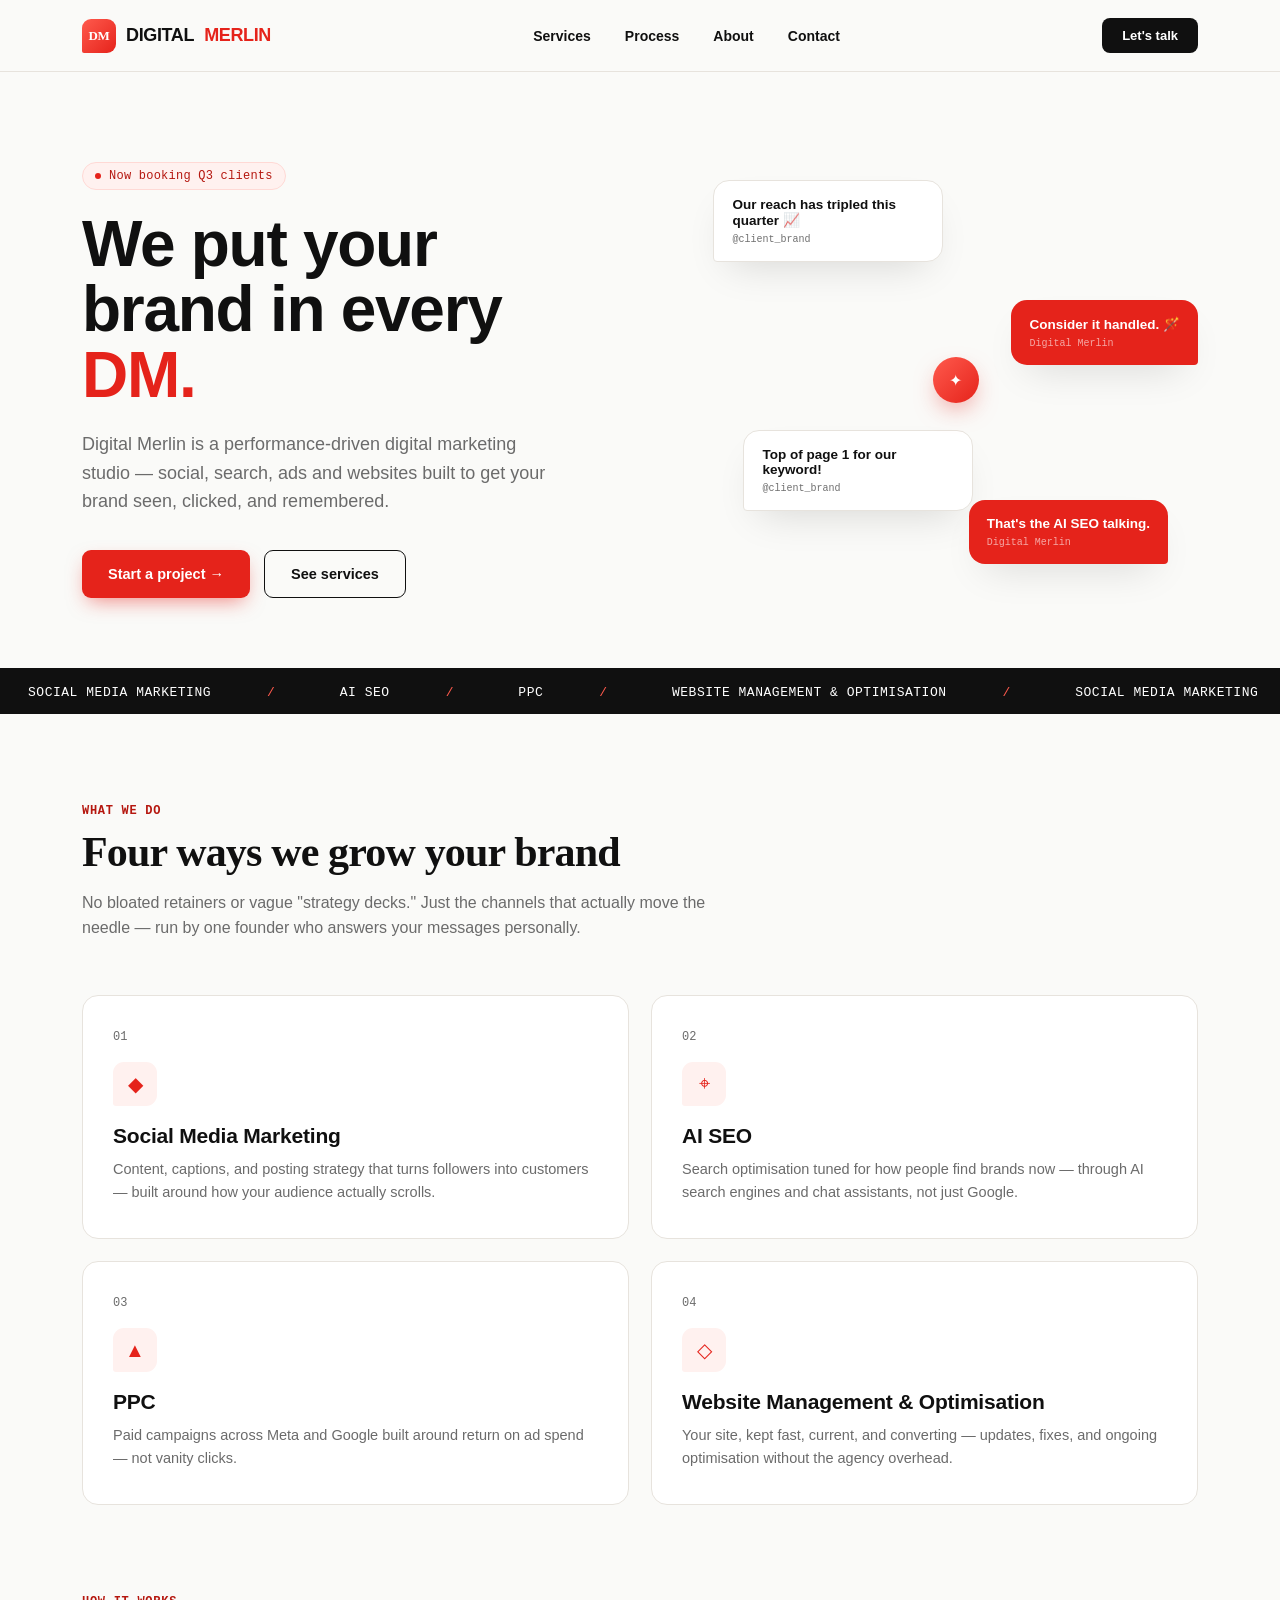
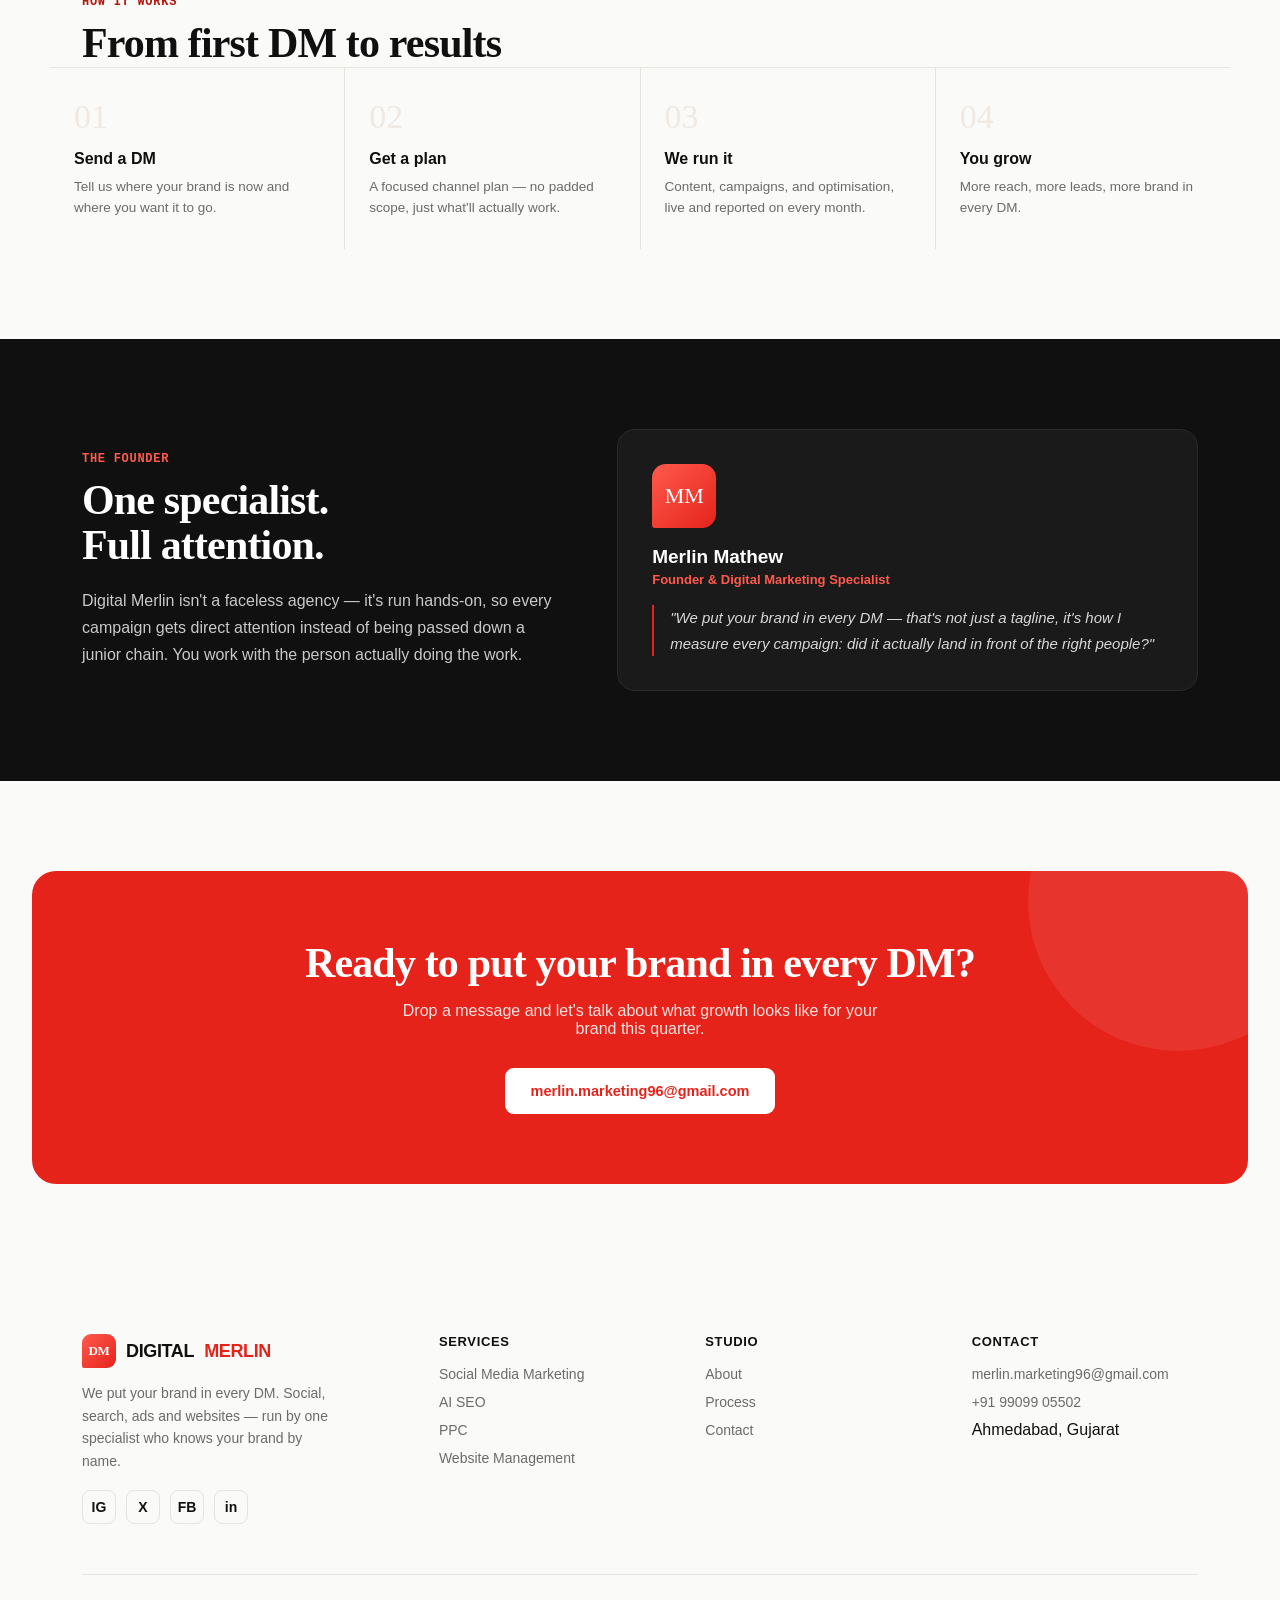
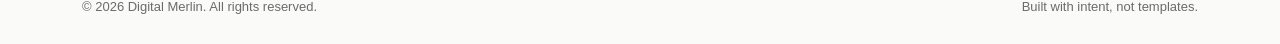
==== index.html @ b9c72f72 "Add files via upload" ====
<!DOCTYPE html>
<html lang="en">
<head>
<meta charset="UTF-8">
<meta name="viewport" content="width=device-width, initial-scale=1.0">
<title>Digital Merlin — We put your brand in every DM</title>
<style>
  :root{
    --red:#E5231B;
    --red-dark:#B5170F;
    --red-light:#FF5A4D;
    --ink:#101010;
    --paper:#FAFAF8;
    --grey:#6B6B6B;
    --line:#E7E3DD;
    --mono: 'JetBrains Mono', monospace;
  }
  @import url('https://fonts.googleapis.com/css2?family=Archivo+Black&family=Inter:wght@400;500;600;700;800&family=JetBrains+Mono:wght@500&display=swap');

  *{margin:0;padding:0;box-sizing:border-box;}
  html{scroll-behavior:smooth;}
  body{
    font-family:'Inter',sans-serif;
    background:var(--paper);
    color:var(--ink);
    overflow-x:hidden;
  }
  a{color:inherit;text-decoration:none;}
  img{max-width:100%;display:block;}

  .wrap{max-width:1180px;margin:0 auto;padding:0 32px;}

  /* ---------- NAV ---------- */
  header{
    position:sticky;top:0;z-index:50;
    background:rgba(250,250,248,0.92);
    backdrop-filter:blur(10px);
    border-bottom:1px solid var(--line);
  }
  nav{
    display:flex;align-items:center;justify-content:space-between;
    padding:18px 32px;max-width:1180px;margin:0 auto;
  }
  .logo{display:flex;align-items:center;gap:10px;font-weight:800;font-size:18px;letter-spacing:-0.02em;}
  .logo .bubble{
    width:34px;height:34px;border-radius:9px 9px 9px 2px;
    background:linear-gradient(135deg,var(--red-light),var(--red));
    display:flex;align-items:center;justify-content:center;
    color:#fff;font-family:'Archivo Black';font-size:13px;
    position:relative;flex-shrink:0;
    transform:rotate(0deg);
  }
  .navlinks{display:flex;gap:34px;font-size:14px;font-weight:600;}
  .navlinks a{position:relative;padding:4px 0;}
  .navlinks a::after{
    content:'';position:absolute;left:0;bottom:-2px;width:0;height:2px;background:var(--red);
    transition:width .25s ease;
  }
  .navlinks a:hover::after{width:100%;}
  .nav-cta{
    background:var(--ink);color:#fff;padding:10px 20px;border-radius:8px;
    font-size:13px;font-weight:700;
  }
  .nav-cta:hover{background:var(--red);}
  .mobile-toggle{display:none;}

  /* ---------- HERO ---------- */
  .hero{
    padding:90px 0 70px;position:relative;
  }
  .hero .wrap{display:grid;grid-template-columns:1.2fr 1fr;gap:50px;align-items:center;}
  .eyebrow{
    display:inline-flex;align-items:center;gap:8px;
    font-family:var(--mono);font-size:12px;font-weight:500;
    color:var(--red-dark);background:#FFF1EF;border:1px solid #FFD9D5;
    padding:6px 12px;border-radius:20px;margin-bottom:22px;
    letter-spacing:0.02em;
  }
  .eyebrow .dot{width:6px;height:6px;border-radius:50%;background:var(--red);animation:pulse 1.6s infinite;}
  @keyframes pulse{0%,100%{opacity:1;}50%{opacity:0.3;}}

  h1{
    font-family:'Archivo Black',sans-serif;
    font-size:clamp(38px,5.4vw,64px);
    line-height:1.02;letter-spacing:-0.02em;
    margin-bottom:22px;
  }
  h1 .accent{color:var(--red);}
  .hero p.lead{
    font-size:18px;line-height:1.6;color:var(--grey);max-width:480px;margin-bottom:34px;
  }
  .btn-row{display:flex;gap:14px;flex-wrap:wrap;}
  .btn{
    display:inline-flex;align-items:center;gap:8px;
    padding:15px 26px;border-radius:9px;font-weight:700;font-size:14.5px;
    transition:transform .2s ease, box-shadow .2s ease;
  }
  .btn-primary{background:var(--red);color:#fff;box-shadow:0 8px 20px -6px rgba(229,35,27,0.55);}
  .btn-primary:hover{transform:translateY(-2px);box-shadow:0 12px 26px -6px rgba(229,35,27,0.6);}
  .btn-ghost{border:1.5px solid var(--ink);color:var(--ink);}
  .btn-ghost:hover{background:var(--ink);color:#fff;}

  /* hero visual: chat bubbles */
  .hero-visual{position:relative;height:420px;}
  .chat-card{
    position:absolute;background:#fff;border:1px solid var(--line);
    border-radius:16px;padding:16px 18px;box-shadow:0 18px 40px -16px rgba(0,0,0,0.15);
    font-size:13.5px;font-weight:600;max-width:230px;
  }
  .chat-card.incoming{border-bottom-left-radius:4px;}
  .chat-card.outgoing{border-bottom-right-radius:4px;background:var(--red);color:#fff;border:none;}
  .c1{top:10px;left:0;animation:float1 5s ease-in-out infinite;}
  .c2{top:130px;right:0;animation:float2 6s ease-in-out infinite;}
  .c3{top:260px;left:30px;animation:float1 5.5s ease-in-out infinite reverse;}
  .c4{top:330px;right:30px;animation:float2 4.5s ease-in-out infinite;}
  @keyframes float1{0%,100%{transform:translateY(0);}50%{transform:translateY(-10px);}}
  @keyframes float2{0%,100%{transform:translateY(0);}50%{transform:translateY(10px);}}
  .chat-card .meta{font-family:var(--mono);font-size:10px;opacity:0.6;margin-top:6px;font-weight:500;}
  .sparkle{
    position:absolute;width:46px;height:46px;border-radius:50%;
    background:linear-gradient(135deg,var(--red-light),var(--red));
    display:flex;align-items:center;justify-content:center;color:#fff;
    box-shadow:0 10px 26px -8px rgba(229,35,27,0.6);
    top:50%;left:50%;transform:translate(-50%,-50%);
    animation:spin 8s linear infinite;
  }
  @keyframes spin{from{transform:translate(-50%,-50%) rotate(0deg);}to{transform:translate(-50%,-50%) rotate(360deg);}}

  /* ---------- MARQUEE ---------- */
  .marquee-strip{
    background:var(--ink);color:#fff;padding:14px 0;overflow:hidden;white-space:nowrap;
  }
  .marquee-strip .track{display:inline-block;animation:scroll 26s linear infinite;font-family:var(--mono);font-size:13px;letter-spacing:0.04em;}
  .marquee-strip span{margin:0 28px;color:#fff;}
  .marquee-strip span.r{color:var(--red-light);}
  @keyframes scroll{from{transform:translateX(0);}to{transform:translateX(-50%);}}

  /* ---------- SECTION SHARED ---------- */
  section{padding:90px 0;}
  .section-head{max-width:640px;margin-bottom:54px;}
  .tag{
    font-family:var(--mono);font-size:12px;color:var(--red-dark);font-weight:600;
    letter-spacing:0.06em;text-transform:uppercase;margin-bottom:12px;display:block;
  }
  h2{
    font-family:'Archivo Black';font-size:clamp(28px,3.6vw,42px);letter-spacing:-0.02em;line-height:1.08;
  }
  .section-head p{color:var(--grey);font-size:16px;margin-top:14px;line-height:1.6;}

  /* ---------- SERVICES ---------- */
  .services-grid{display:grid;grid-template-columns:repeat(2,1fr);gap:22px;}
  .service-card{
    display:block;
    border:1px solid var(--line);border-radius:16px;padding:34px 30px;background:#fff;
    transition:border-color .25s ease, transform .25s ease;position:relative;overflow:hidden;
  }
  .service-card:hover{transform:translateY(-4px);border-color:var(--red);}
  .service-card .num{
    font-family:var(--mono);font-size:12px;color:var(--grey);margin-bottom:18px;display:block;
  }
  .service-card h3{font-size:21px;font-weight:800;margin-bottom:10px;letter-spacing:-0.01em;}
  .service-card p{color:var(--grey);font-size:14.5px;line-height:1.6;}
  .service-card .icon{
    width:44px;height:44px;border-radius:11px 11px 11px 3px;background:#FFF1EF;
    display:flex;align-items:center;justify-content:center;margin-bottom:18px;
    color:var(--red);font-size:20px;
  }

  /* ---------- ABOUT / FOUNDER ---------- */
  .about{background:var(--ink);color:#fff;}
  .about .wrap{display:grid;grid-template-columns:0.9fr 1.1fr;gap:60px;align-items:center;}
  .about .tag{color:var(--red-light);}
  .about h2{color:#fff;}
  .about p{color:#C9C9C9;font-size:16px;line-height:1.7;margin-top:18px;}
  .founder-card{
    background:#1A1A1A;border:1px solid #2A2A2A;border-radius:18px;padding:34px;
  }
  .founder-card .av{
    width:64px;height:64px;border-radius:14px 14px 14px 3px;
    background:linear-gradient(135deg,var(--red-light),var(--red));
    display:flex;align-items:center;justify-content:center;font-family:'Archivo Black';
    font-size:22px;color:#fff;margin-bottom:18px;
  }
  .founder-card h4{font-size:19px;margin-bottom:4px;}
  .founder-card .role{color:var(--red-light);font-size:13px;font-weight:600;margin-bottom:18px;display:block;}
  .founder-card .quote{font-size:15px;color:#D8D8D8;line-height:1.7;font-style:italic;border-left:2px solid var(--red);padding-left:16px;}

  /* ---------- PROCESS ---------- */
  .process-row{display:flex;border-top:1px solid var(--line);}
  .process-step{
    flex:1;padding:30px 24px;border-right:1px solid var(--line);position:relative;
  }
  .process-step:last-child{border-right:none;}
  .process-step .step-num{
    font-family:'Archivo Black';font-size:34px;color:#EFE9E2;display:block;margin-bottom:14px;
  }
  .process-step h4{font-size:16px;font-weight:800;margin-bottom:8px;}
  .process-step p{font-size:13.5px;color:var(--grey);line-height:1.6;}

  /* ---------- CTA BAND ---------- */
  .cta-band{
    background:var(--red);color:#fff;text-align:center;border-radius:24px;margin:0 32px;
    padding:70px 30px;position:relative;overflow:hidden;
  }
  .cta-band h2{color:#fff;}
  .cta-band p{color:#FFE2DF;margin:16px auto 30px;max-width:480px;font-size:16px;}
  .cta-band .btn-primary{background:#fff;color:var(--red);box-shadow:none;}
  .cta-band .btn-primary:hover{background:var(--ink);color:#fff;}
  .cta-band .blob{
    position:absolute;width:300px;height:300px;border-radius:50%;
    background:rgba(255,255,255,0.08);top:-120px;right:-80px;
  }

  /* ---------- FOOTER ---------- */
  footer{padding:60px 0 30px;}
  .footer-top{display:grid;grid-template-columns:1.4fr 1fr 1fr 1fr;gap:40px;margin-bottom:50px;}
  .foot-brand .logo{margin-bottom:14px;}
  .foot-brand p{color:var(--grey);font-size:14px;max-width:260px;line-height:1.6;}
  footer h5{font-size:13px;font-weight:800;text-transform:uppercase;letter-spacing:0.05em;margin-bottom:16px;}
  footer ul{list-style:none;display:flex;flex-direction:column;gap:10px;}
  footer ul a{font-size:14px;color:var(--grey);}
  footer ul a:hover{color:var(--red);}
  .social-row{display:flex;gap:10px;margin-top:18px;}
  .social-row a{
    width:34px;height:34px;border:1.5px solid var(--line);border-radius:8px;
    display:flex;align-items:center;justify-content:center;font-size:14px;font-weight:700;
  }
  .social-row a:hover{background:var(--red);color:#fff;border-color:var(--red);}
  .footer-bottom{
    border-top:1px solid var(--line);padding-top:24px;display:flex;justify-content:space-between;
    font-size:13px;color:var(--grey);flex-wrap:wrap;gap:10px;
  }

  /* ---------- RESPONSIVE ---------- */
  @media (max-width:860px){
    .navlinks{display:none;}
    .hero .wrap{grid-template-columns:1fr;}
    .hero-visual{height:300px;margin-top:20px;}
    .services-grid{grid-template-columns:1fr;}
    .about .wrap{grid-template-columns:1fr;}
    .process-row{flex-direction:column;}
    .process-step{border-right:none;border-bottom:1px solid var(--line);}
    .footer-top{grid-template-columns:1fr 1fr;}
    .cta-band{margin:0 16px;}
    .wrap{padding:0 20px;}
  }
  :focus-visible{outline:2px solid var(--red);outline-offset:2px;}
  @media (prefers-reduced-motion: reduce){
    *{animation:none !important;transition:none !important;}
  }
</style>
</head>
<body>

<header>
  <nav>
    <div class="logo">
      <div class="bubble">DM</div>
      DIGITAL <span style="color:var(--red)">MERLIN</span>
    </div>
    <div class="navlinks">
      <a href="#services">Services</a>
      <a href="#process">Process</a>
      <a href="#about">About</a>
      <a href="#contact">Contact</a>
    </div>
    <a href="#contact" class="nav-cta">Let's talk</a>
  </nav>
</header>

<section class="hero">
  <div class="wrap">
    <div>
      <div class="eyebrow"><span class="dot"></span> Now booking Q3 clients</div>
      <h1>We put your<br>brand in every<br><span class="accent">DM.</span></h1>
      <p class="lead">Digital Merlin is a performance-driven digital marketing studio — social, search, ads and websites built to get your brand seen, clicked, and remembered.</p>
      <div class="btn-row">
        <a href="#contact" class="btn btn-primary">Start a project →</a>
        <a href="#services" class="btn btn-ghost">See services</a>
      </div>
    </div>
    <div class="hero-visual">
      <div class="chat-card incoming c1">Our reach has tripled this quarter 📈<div class="meta">@client_brand</div></div>
      <div class="chat-card outgoing c2">Consider it handled. 🪄<div class="meta">Digital Merlin</div></div>
      <div class="chat-card incoming c3">Top of page 1 for our keyword!<div class="meta">@client_brand</div></div>
      <div class="chat-card outgoing c4">That's the AI SEO talking.<div class="meta">Digital Merlin</div></div>
      <div class="sparkle">✦</div>
    </div>
  </div>
</section>

<div class="marquee-strip">
  <div class="track">
    <span>SOCIAL MEDIA MARKETING</span><span class="r">/</span>
    <span>AI SEO</span><span class="r">/</span>
    <span>PPC</span><span class="r">/</span>
    <span>WEBSITE MANAGEMENT &amp; OPTIMISATION</span><span class="r">/</span>
    <span>SOCIAL MEDIA MARKETING</span><span class="r">/</span>
    <span>AI SEO</span><span class="r">/</span>
    <span>PPC</span><span class="r">/</span>
    <span>WEBSITE MANAGEMENT &amp; OPTIMISATION</span><span class="r">/</span>
  </div>
</div>

<section id="services">
  <div class="wrap">
    <div class="section-head">
      <span class="tag">What we do</span>
      <h2>Four ways we grow your brand</h2>
      <p>No bloated retainers or vague "strategy decks." Just the channels that actually move the needle — run by one founder who answers your messages personally.</p>
    </div>
    <div class="services-grid">
      <a class="service-card" href="services/social-media-marketing.html">
        <span class="num">01</span>
        <div class="icon">◆</div>
        <h3>Social Media Marketing</h3>
        <p>Content, captions, and posting strategy that turns followers into customers — built around how your audience actually scrolls.</p>
      </a>
      <a class="service-card" href="services/ai-seo.html">
        <span class="num">02</span>
        <div class="icon">⌖</div>
        <h3>AI SEO</h3>
        <p>Search optimisation tuned for how people find brands now — through AI search engines and chat assistants, not just Google.</p>
      </a>
      <a class="service-card" href="services/ppc.html">
        <span class="num">03</span>
        <div class="icon">▲</div>
        <h3>PPC</h3>
        <p>Paid campaigns across Meta and Google built around return on ad spend — not vanity clicks.</p>
      </a>
      <a class="service-card" href="services/website-management.html">
        <span class="num">04</span>
        <div class="icon">◇</div>
        <h3>Website Management &amp; Optimisation</h3>
        <p>Your site, kept fast, current, and converting — updates, fixes, and ongoing optimisation without the agency overhead.</p>
      </a>
    </div>
  </div>
</section>

<section id="process" style="padding-top:0;">
  <div class="wrap">
    <div class="section-head" style="margin-bottom:0;">
      <span class="tag">How it works</span>
      <h2>From first DM to results</h2>
    </div>
  </div>
  <div class="wrap" style="padding:0;">
    <div class="process-row">
      <div class="process-step">
        <span class="step-num">01</span>
        <h4>Send a DM</h4>
        <p>Tell us where your brand is now and where you want it to go.</p>
      </div>
      <div class="process-step">
        <span class="step-num">02</span>
        <h4>Get a plan</h4>
        <p>A focused channel plan — no padded scope, just what'll actually work.</p>
      </div>
      <div class="process-step">
        <span class="step-num">03</span>
        <h4>We run it</h4>
        <p>Content, campaigns, and optimisation, live and reported on every month.</p>
      </div>
      <div class="process-step">
        <span class="step-num">04</span>
        <h4>You grow</h4>
        <p>More reach, more leads, more brand in every DM.</p>
      </div>
    </div>
  </div>
</section>

<section class="about" id="about">
  <div class="wrap">
    <div>
      <span class="tag">The founder</span>
      <h2>One specialist.<br>Full attention.</h2>
      <p>Digital Merlin isn't a faceless agency — it's run hands-on, so every campaign gets direct attention instead of being passed down a junior chain. You work with the person actually doing the work.</p>
    </div>
    <div class="founder-card">
      <div class="av">MM</div>
      <h4>Merlin Mathew</h4>
      <span class="role">Founder &amp; Digital Marketing Specialist</span>
      <p class="quote">"We put your brand in every DM — that's not just a tagline, it's how I measure every campaign: did it actually land in front of the right people?"</p>
    </div>
  </div>
</section>

<section id="contact">
  <div class="cta-band">
    <div class="blob"></div>
    <h2>Ready to put your brand in every DM?</h2>
    <p>Drop a message and let's talk about what growth looks like for your brand this quarter.</p>
    <a href="mailto:merlin.marketing96@gmail.com" class="btn btn-primary">merlin.marketing96@gmail.com</a>
  </div>
</section>

<footer>
  <div class="wrap">
    <div class="footer-top">
      <div class="foot-brand">
        <div class="logo"><div class="bubble">DM</div> DIGITAL <span style="color:var(--red)">MERLIN</span></div>
        <p>We put your brand in every DM. Social, search, ads and websites — run by one specialist who knows your brand by name.</p>
        <div class="social-row">
          <a href="#" aria-label="Instagram">IG</a>
          <a href="#" aria-label="X">X</a>
          <a href="#" aria-label="Facebook">FB</a>
          <a href="#" aria-label="LinkedIn">in</a>
        </div>
      </div>
      <div>
        <h5>Services</h5>
        <ul>
          <li><a href="services/social-media-marketing.html">Social Media Marketing</a></li>
          <li><a href="services/ai-seo.html">AI SEO</a></li>
          <li><a href="services/ppc.html">PPC</a></li>
          <li><a href="services/website-management.html">Website Management</a></li>
        </ul>
      </div>
      <div>
        <h5>Studio</h5>
        <ul>
          <li><a href="#about">About</a></li>
          <li><a href="#process">Process</a></li>
          <li><a href="#contact">Contact</a></li>
        </ul>
      </div>
      <div>
        <h5>Contact</h5>
        <ul>
          <li><a href="mailto:merlin.marketing96@gmail.com">merlin.marketing96@gmail.com</a></li>
          <li><a href="tel:+919909905502">+91 99099 05502</a></li>
          <li><span>Ahmedabad, Gujarat</span></li>
        </ul>
      </div>
    </div>
    <div class="footer-bottom">
      <span>© 2026 Digital Merlin. All rights reserved.</span>
      <span>Built with intent, not templates.</span>
    </div>
  </div>
</footer>

</body>
</html>
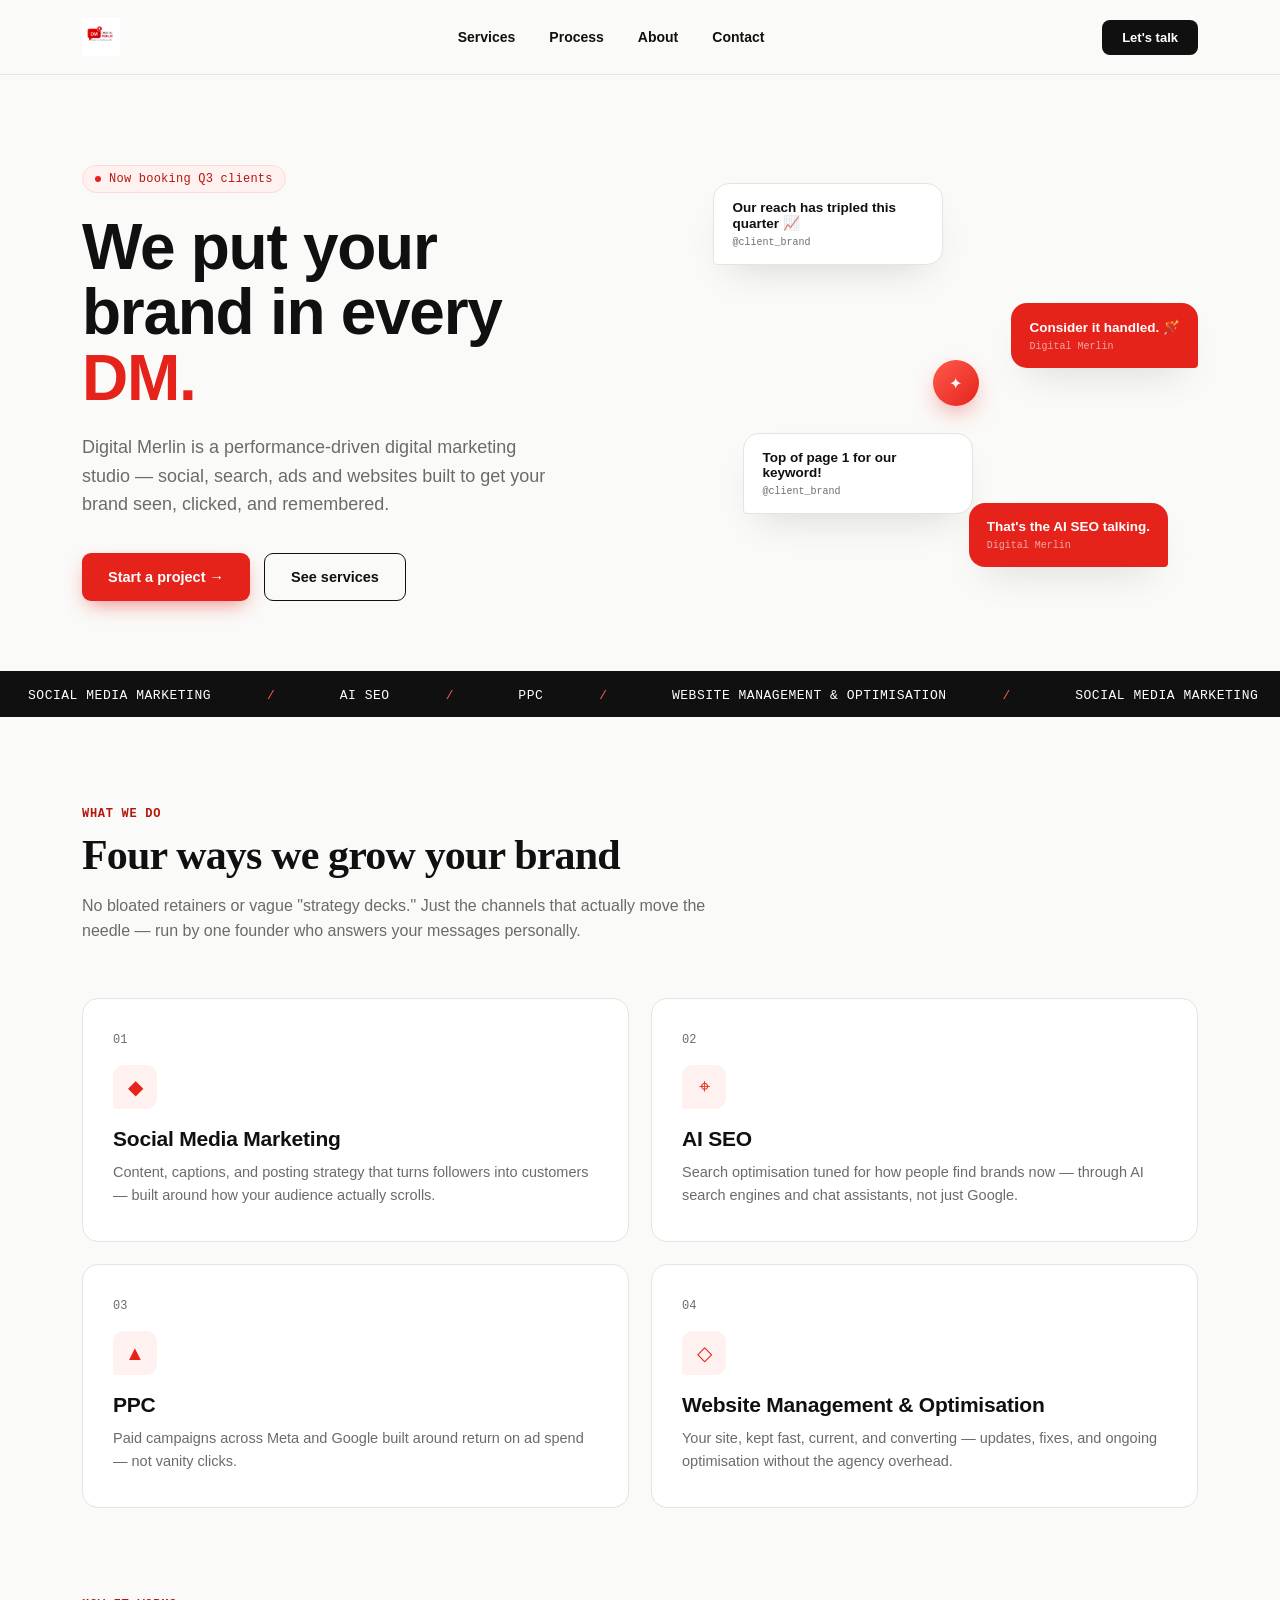
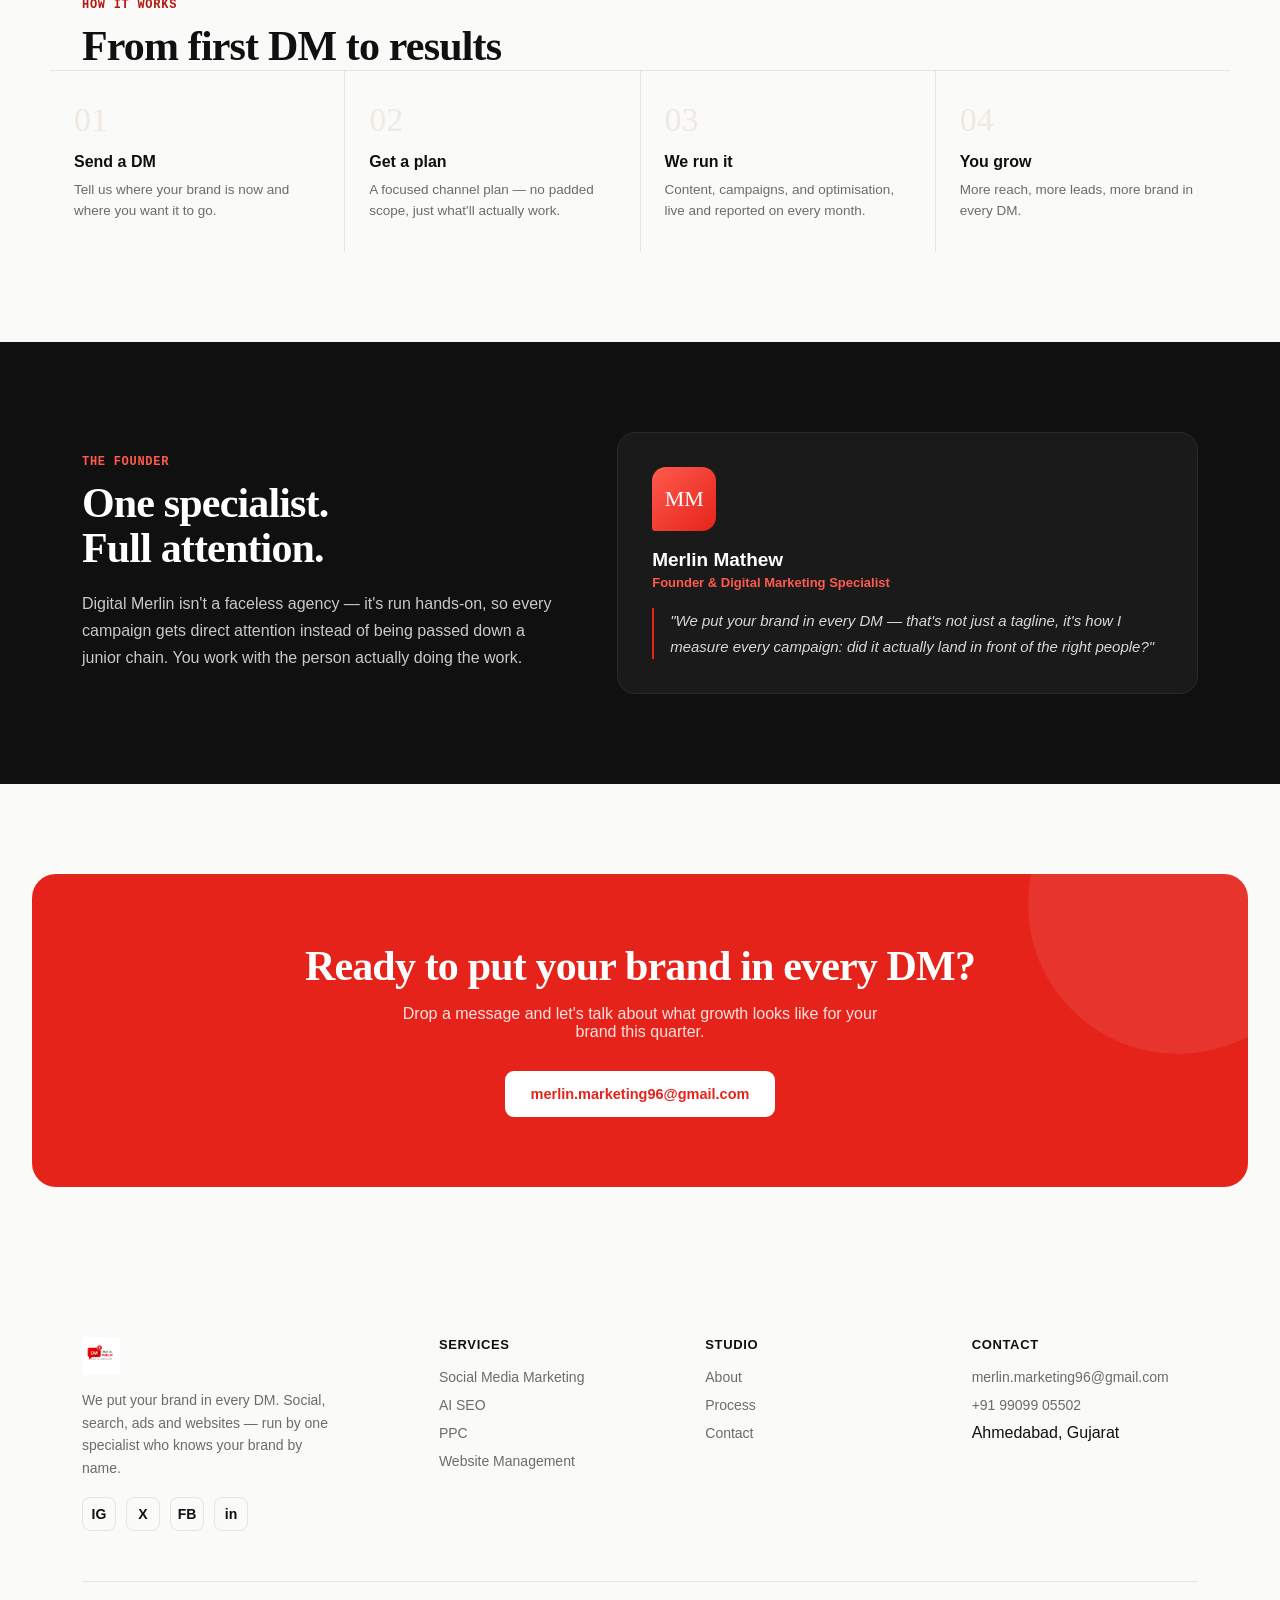
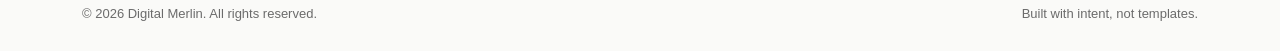
==== commit b45bef92: "Add files via upload" ====
--- a/index.html
+++ b/index.html
@@ -42,6 +42,7 @@
     padding:18px 32px;max-width:1180px;margin:0 auto;
   }
   .logo{display:flex;align-items:center;gap:10px;font-weight:800;font-size:18px;letter-spacing:-0.02em;}
+  .logo-img{height:38px;width:auto;display:block;}
   .logo .bubble{
     width:34px;height:34px;border-radius:9px 9px 9px 2px;
     background:linear-gradient(135deg,var(--red-light),var(--red));
@@ -255,8 +256,7 @@
 <header>
   <nav>
     <div class="logo">
-      <div class="bubble">DM</div>
-      DIGITAL <span style="color:var(--red)">MERLIN</span>
+      <img src="logo.png" alt="Digital Merlin" class="logo-img">
     </div>
     <div class="navlinks">
       <a href="#services">Services</a>
@@ -310,25 +310,25 @@
       <p>No bloated retainers or vague "strategy decks." Just the channels that actually move the needle — run by one founder who answers your messages personally.</p>
     </div>
     <div class="services-grid">
-      <a class="service-card" href="services/social-media-marketing.html">
+      <a class="service-card" href="social-media-marketing.html">
         <span class="num">01</span>
         <div class="icon">◆</div>
         <h3>Social Media Marketing</h3>
         <p>Content, captions, and posting strategy that turns followers into customers — built around how your audience actually scrolls.</p>
       </a>
-      <a class="service-card" href="services/ai-seo.html">
+      <a class="service-card" href="ai-seo.html">
         <span class="num">02</span>
         <div class="icon">⌖</div>
         <h3>AI SEO</h3>
         <p>Search optimisation tuned for how people find brands now — through AI search engines and chat assistants, not just Google.</p>
       </a>
-      <a class="service-card" href="services/ppc.html">
+      <a class="service-card" href="ppc.html">
         <span class="num">03</span>
         <div class="icon">▲</div>
         <h3>PPC</h3>
         <p>Paid campaigns across Meta and Google built around return on ad spend — not vanity clicks.</p>
       </a>
-      <a class="service-card" href="services/website-management.html">
+      <a class="service-card" href="website-management.html">
         <span class="num">04</span>
         <div class="icon">◇</div>
         <h3>Website Management &amp; Optimisation</h3>
@@ -400,7 +400,7 @@
   <div class="wrap">
     <div class="footer-top">
       <div class="foot-brand">
-        <div class="logo"><div class="bubble">DM</div> DIGITAL <span style="color:var(--red)">MERLIN</span></div>
+        <div class="logo"><img src="logo.png" alt="Digital Merlin" class="logo-img"></div>
         <p>We put your brand in every DM. Social, search, ads and websites — run by one specialist who knows your brand by name.</p>
         <div class="social-row">
           <a href="#" aria-label="Instagram">IG</a>
@@ -412,10 +412,10 @@
       <div>
         <h5>Services</h5>
         <ul>
-          <li><a href="services/social-media-marketing.html">Social Media Marketing</a></li>
-          <li><a href="services/ai-seo.html">AI SEO</a></li>
-          <li><a href="services/ppc.html">PPC</a></li>
-          <li><a href="services/website-management.html">Website Management</a></li>
+          <li><a href="social-media-marketing.html">Social Media Marketing</a></li>
+          <li><a href="ai-seo.html">AI SEO</a></li>
+          <li><a href="ppc.html">PPC</a></li>
+          <li><a href="website-management.html">Website Management</a></li>
         </ul>
       </div>
       <div>
